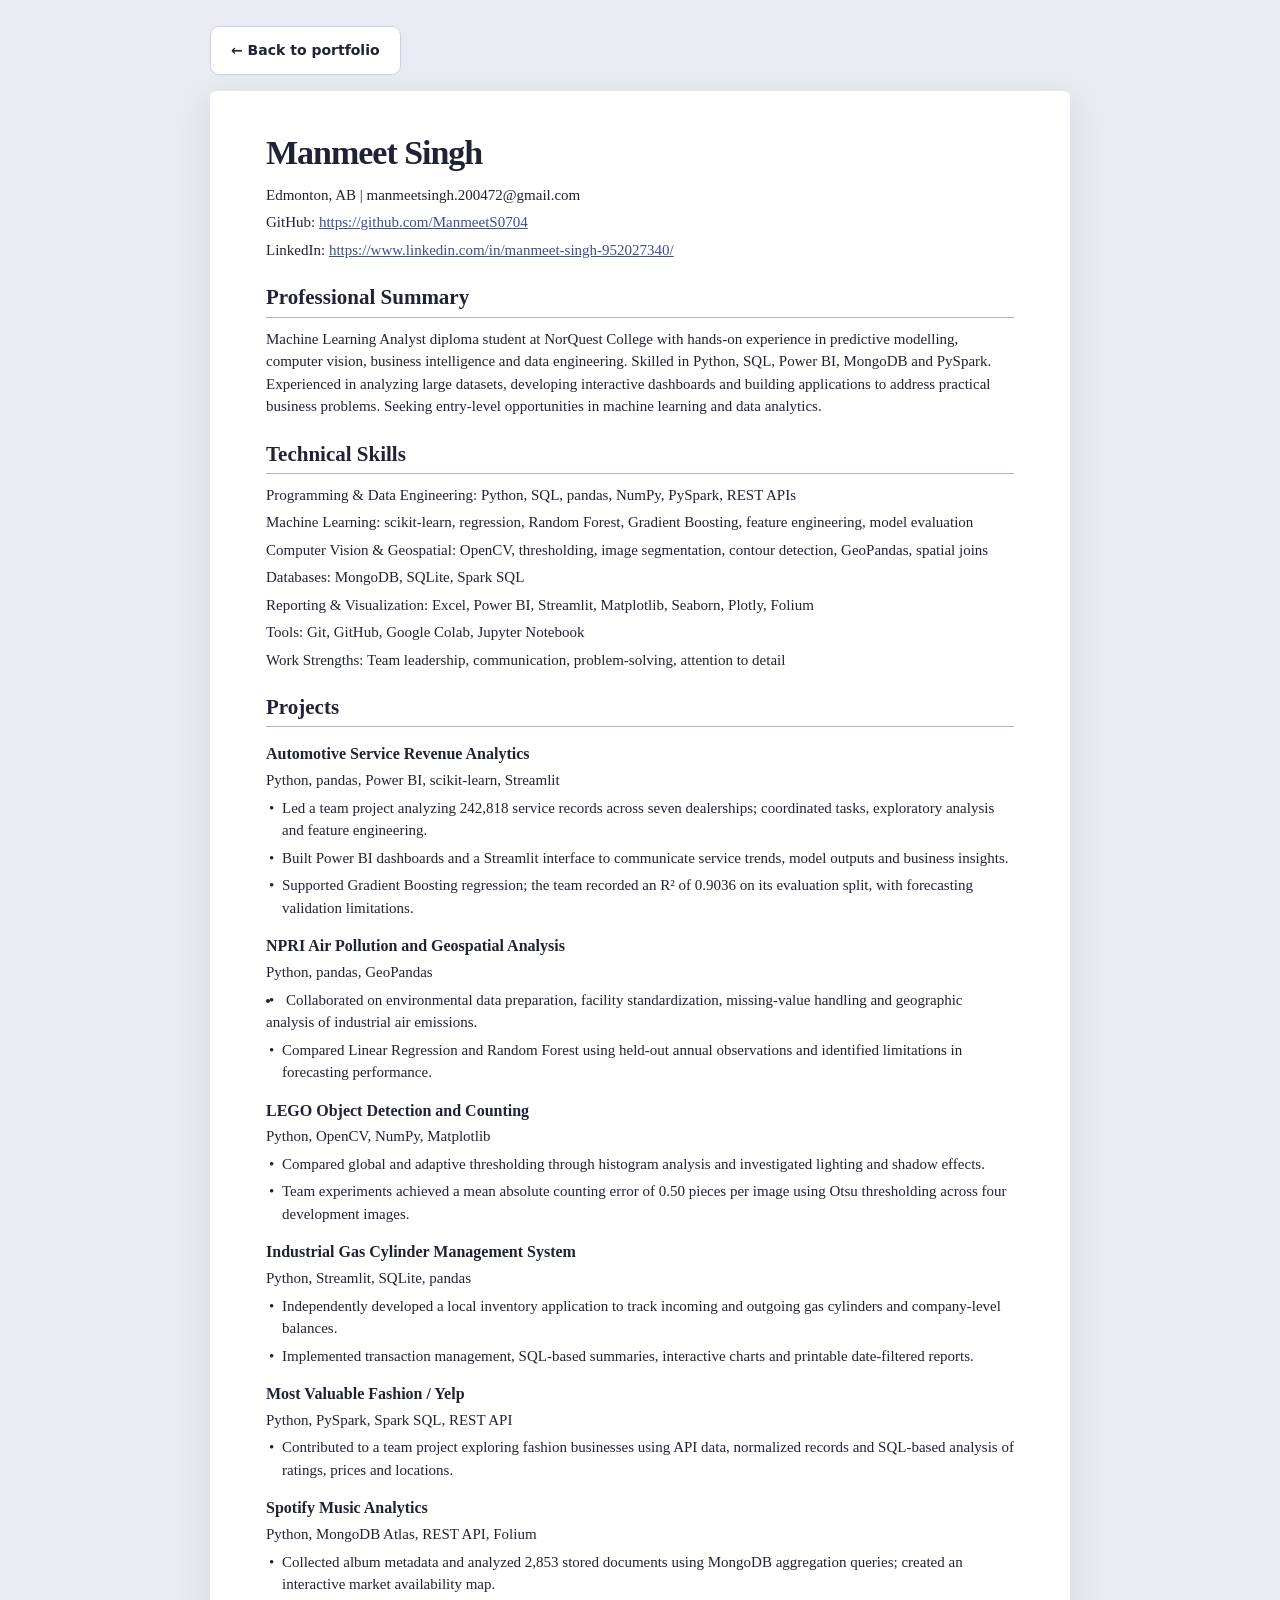
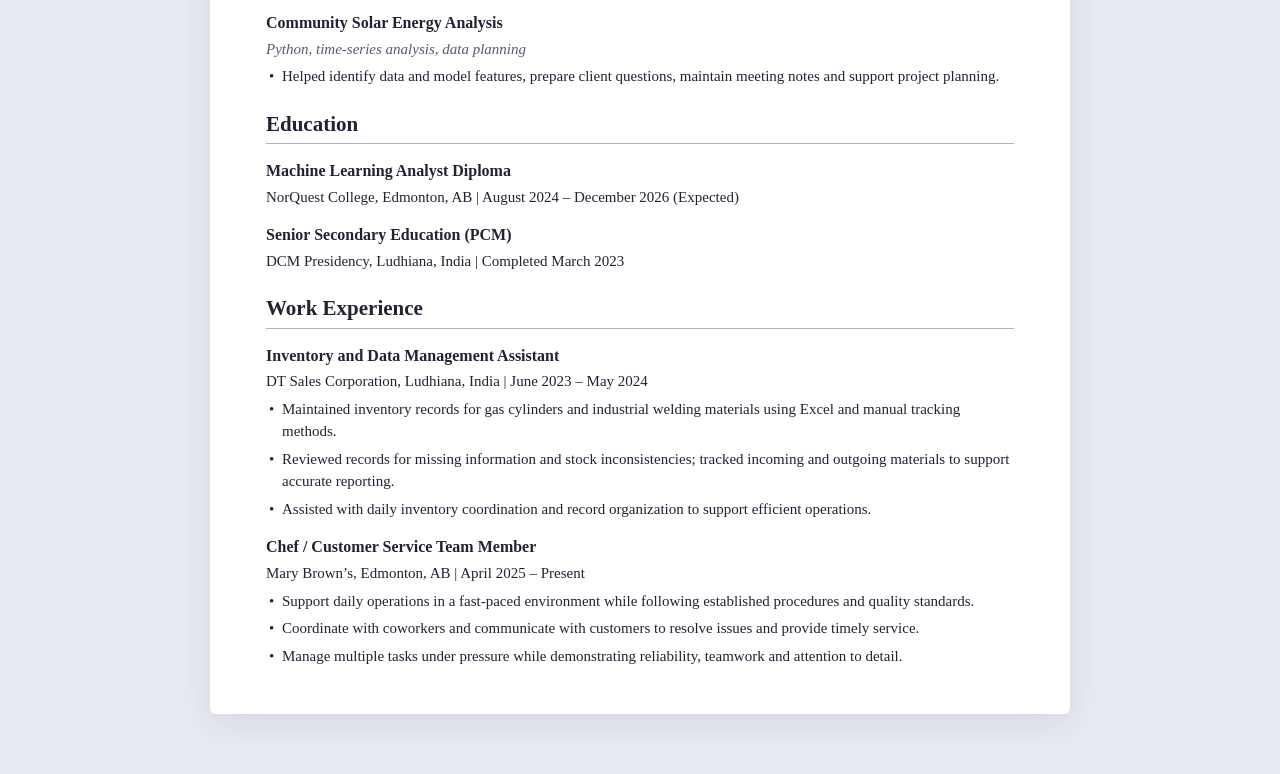
==== resume.html @ 40d3f6df "Add files via upload" ====
<!DOCTYPE html>
<html lang="en"><head><meta charset="utf-8"/><meta content="width=device-width,initial-scale=1" name="viewport"/><title>Manmeet Singh | Resume</title><link href="style.css" rel="stylesheet"/></head><body class="resume-page"><header class="resume-nav wrap"><a class="secondary" href="index.html">← Back to portfolio</a></header><main aria-label="Resume" class="resume-paper"><h1>Manmeet Singh</h1><p>Edmonton, AB | manmeetsingh.200472@gmail.com</p><p class="resume-contact">GitHub: <a href="https://github.com/ManmeetS0704">https://github.com/ManmeetS0704</a></p><p class="resume-contact">LinkedIn: <a href="https://www.linkedin.com/in/manmeet-singh-952027340/">https://www.linkedin.com/in/manmeet-singh-952027340/</a></p><h2>Professional Summary</h2><p>Machine Learning Analyst diploma student at NorQuest College with hands-on experience in predictive modelling, computer vision, business intelligence and data engineering. Skilled in Python, SQL, Power BI, MongoDB and PySpark. Experienced in analyzing large datasets, developing interactive dashboards and building applications to address practical business problems. Seeking entry-level opportunities in machine learning and data analytics.</p><h2>Technical Skills</h2><p>Programming &amp; Data Engineering: Python, SQL, pandas, NumPy, PySpark, REST APIs</p><p>Machine Learning: scikit-learn, regression, Random Forest, Gradient Boosting, feature engineering, model evaluation</p><p>Computer Vision &amp; Geospatial: OpenCV, thresholding, image segmentation, contour detection, GeoPandas, spatial joins</p><p>Databases: MongoDB, SQLite, Spark SQL</p><p>Reporting &amp; Visualization: Excel, Power BI, Streamlit, Matplotlib, Seaborn, Plotly, Folium</p><p>Tools: Git, GitHub, Google Colab, Jupyter Notebook</p><p>Work Strengths: Team leadership, communication, problem-solving, attention to detail</p><h2>Projects</h2><h3>Automotive Service Revenue Analytics</h3><p>Python, pandas, Power BI, scikit-learn, Streamlit</p><p class="resume-bullet">Led a team project analyzing 242,818 service records across seven dealerships; coordinated tasks, exploratory analysis and feature engineering.</p><p class="resume-bullet">Built Power BI dashboards and a Streamlit interface to communicate service trends, model outputs and business insights.</p><p class="resume-bullet">Supported Gradient Boosting regression; the team recorded an R² of 0.9036 on its evaluation split, with forecasting validation limitations.</p><h3>NPRI Air Pollution and Geospatial Analysis</h3><p>Python, pandas, GeoPandas</p><p class="resume-bullet"><li>Collaborated on environmental data preparation, facility standardization, missing-value handling and geographic analysis of industrial air emissions.</li></p><p class="resume-bullet">Compared Linear Regression and Random Forest using held-out annual observations and identified limitations in forecasting performance.</p><h3>LEGO Object Detection and Counting</h3><p>Python, OpenCV, NumPy, Matplotlib</p><p class="resume-bullet">Compared global and adaptive thresholding through histogram analysis and investigated lighting and shadow effects.</p><p class="resume-bullet">Team experiments achieved a mean absolute counting error of 0.50 pieces per image using Otsu thresholding across four development images.</p><h3>Industrial Gas Cylinder Management System</h3><p>Python, Streamlit, SQLite, pandas</p><p class="resume-bullet">Independently developed a local inventory application to track incoming and outgoing gas cylinders and company-level balances.</p><p class="resume-bullet">Implemented transaction management, SQL-based summaries, interactive charts and printable date-filtered reports.</p><h3>Most Valuable Fashion / Yelp</h3><p>Python, PySpark, Spark SQL, REST API</p><p class="resume-bullet">Contributed to a team project exploring fashion businesses using API data, normalized records and SQL-based analysis of ratings, prices and locations.</p><h3>Spotify Music Analytics</h3><p>Python, MongoDB Atlas, REST API, Folium</p><p class="resume-bullet">Collected album metadata and analyzed 2,853 stored documents using MongoDB aggregation queries; created an interactive market availability map.</p><h3>Community Solar Energy Analysis</h3><p class="resume-stack">Python, time-series analysis, data planning</p><p class="resume-bullet">Helped identify data and model features, prepare client questions, maintain meeting notes and support project planning.</p><h2>Education</h2><h3>Machine Learning Analyst Diploma</h3><p>NorQuest College, Edmonton, AB | August 2024 – December 2026 (Expected)</p><h3>Senior Secondary Education (PCM)</h3><p>DCM Presidency, Ludhiana, India | Completed March 2023</p><h2>Work Experience</h2><h3>Inventory and Data Management Assistant</h3><p>DT Sales Corporation, Ludhiana, India | June 2023 – May 2024</p><p class="resume-bullet">Maintained inventory records for gas cylinders and industrial welding materials using Excel and manual tracking methods.</p><p class="resume-bullet">Reviewed records for missing information and stock inconsistencies; tracked incoming and outgoing materials to support accurate reporting.</p><p class="resume-bullet">Assisted with daily inventory coordination and record organization to support efficient operations.</p><h3>Chef / Customer Service Team Member</h3><p>Mary Brown’s, Edmonton, AB | April 2025 – Present</p><p class="resume-bullet">Support daily operations in a fast-paced environment while following established procedures and quality standards.</p><p class="resume-bullet">Coordinate with coworkers and communicate with customers to resolve issues and provide timely service.</p><p class="resume-bullet">Manage multiple tasks under pressure while demonstrating reliability, teamwork and attention to detail.</p></main></body></html>
---- style.css ----
:root{color-scheme:dark;--bg:#0b1020;--panel:#141a2d;--panel2:#1b2239;--fg:#f1f3fc;--muted:#a9b4cf;--line:#303953;--accent:#a6a0ff;--cyan:#65e3d1;--shadow:#0005}*{box-sizing:border-box}html{scroll-behavior:smooth;scroll-padding-top:95px}body{margin:0;background:radial-gradient(ellipse at 78% 12%,#33265a55,transparent 37%),var(--bg);color:var(--fg);font-family:Inter,system-ui,-apple-system,BlinkMacSystemFont,"Segoe UI",sans-serif;line-height:1.65}body.light{color-scheme:light;--bg:#f5f6fc;--panel:#fff;--panel2:#e8eafa;--fg:#20233d;--muted:#515b76;--line:#cbd1e4;--accent:#5542c2;--cyan:#087e70;--shadow:#25204b14;background:var(--bg)}a{color:inherit;text-decoration:none}button{font:inherit;color:inherit;cursor:pointer}button:focus-visible,a:focus-visible,input:focus-visible,select:focus-visible,summary:focus-visible{outline:3px solid var(--cyan);outline-offset:4px}.wrap{width:min(1140px,calc(100% - 48px));margin:auto}.header{position:sticky;top:0;z-index:5;background:var(--bg);border-bottom:1px solid var(--line)}.nav{height:70px;display:flex;align-items:center;gap:25px}.brand{display:flex;align-items:center;gap:10px;font-size:12px;letter-spacing:2px;white-space:nowrap}.brand b{font-weight:800}.mark{display:grid;place-items:center;background:var(--panel2);border:1px solid var(--line);border-radius:9px;width:40px;height:40px;font-size:23px;letter-spacing:-3px;font-weight:900;display:inline-block;text-align:center;line-height:38px}.mark span,h2 span{color:var(--cyan)}nav{display:flex;gap:25px;margin-left:auto;font-size:14px;color:var(--muted)}nav a:hover{color:var(--accent)}.theme,.menu,#close{border:1px solid var(--line);background:var(--panel);border-radius:10px;width:42px;height:42px;font-size:22px}.menu{display:none}.hero{display:grid;grid-template-columns:1.2fr .8fr;gap:55px;align-items:center;min-height:570px;padding:62px 0 50px}.eyebrow{font-size:11px;letter-spacing:2px;font-weight:750;color:var(--cyan);margin:0 0 16px}.dot{display:inline-block;width:8px;height:8px;background:var(--cyan);border-radius:50%;box-shadow:0 0 14px var(--cyan);margin-right:7px}h1,h2,h3,p{margin-top:0}h1{font-size:clamp(58px,7.2vw,105px);line-height:.99;letter-spacing:-.07em;margin-bottom:27px}h1 em{font-style:normal;background:linear-gradient(100deg,var(--accent),var(--cyan));-webkit-background-clip:text;background-clip:text;color:transparent}.intro{font-size:19px;color:var(--muted);max-width:570px}.intro strong{color:var(--fg)}.actions{display:flex;gap:12px;flex-wrap:wrap;margin-top:26px}.primary,.secondary{display:inline-flex;align-items:center;justify-content:center;gap:16px;padding:12px 20px;border-radius:9px;font-size:14px;font-weight:700}.primary{background:#a6a0ff;color:#15142d}.primary:hover{background:#c5c0ff}.secondary{border:1px solid var(--line);background:var(--panel)}.secondary:hover{border-color:var(--accent)}.hero-meta{display:flex;gap:20px;margin-top:34px;font-size:10px;letter-spacing:1.5px;color:var(--muted)}.hero-art{position:relative;display:grid;place-items:center;min-height:440px}.portrait{position:relative;width:76%;max-width:340px;border-radius:24px;overflow:hidden;border:1px solid #b7aaff70;box-shadow:0 28px 70px var(--shadow);transform:rotate(3deg)}.portrait img{width:100%;display:block;aspect-ratio: .79;object-fit:cover}.portrait-label{position:absolute;bottom:0;left:0;right:0;padding:30px 20px 16px;background:linear-gradient(transparent,#080b18ee);color:white;font-size:16px;font-weight:800;letter-spacing:2px}.portrait-label small{display:block;font-size:10px;font-weight:500;color:#c6cce3}.orbit{position:absolute;width:96%;aspect-ratio:1;border-radius:50%;border:1px dashed var(--line);box-shadow:0 0 70px #7168ff22 inset}.float{position:absolute;padding:10px 14px;border-radius:8px;border:1px solid var(--line);background:var(--panel);font-size:10px;font-weight:700;letter-spacing:1px;box-shadow:0 8px 25px var(--shadow)}.float.a{top:12%;left:0}.float.b{bottom:9%;right:0}.float b{color:var(--cyan)}.stats{display:grid;grid-template-columns:repeat(4,1fr);border:1px solid var(--line);border-radius:16px;background:var(--panel);overflow:hidden}.stats div{padding:23px 26px;border-right:1px solid var(--line)}.stats div:last-child{border:0}.stats strong{display:block;font-size:34px;line-height:1.2;letter-spacing:-1.5px;color:var(--accent)}.stats span{font-size:12px;color:var(--muted)}.section{padding-top:88px;padding-bottom:12px}.section-head{display:flex;justify-content:space-between;gap:35px;align-items:end;margin-bottom:28px}.section-head>p{max-width:370px;color:var(--muted);margin-bottom:5px;font-size:14px}.section-head h2,.contact h2{font-size:clamp(32px,4.1vw,55px);line-height:1.1;letter-spacing:-.045em;margin:0}.filters{display:flex;flex-wrap:wrap;gap:9px;margin-bottom:22px}.filters button{padding:8px 15px;border:1px solid var(--line);border-radius:30px;background:transparent;color:var(--muted);font-size:13px}.filters button.active{background:var(--accent);border-color:var(--accent);color:var(--bg);font-weight:750}.project-grid{display:grid;grid-template-columns:repeat(3,minmax(0,1fr));gap:18px}.project{display:flex;flex-direction:column;background:var(--panel);border:1px solid var(--line);border-radius:16px;overflow:hidden;transition:transform .2s,border .2s}.project:hover{transform:translateY(-4px);border-color:var(--accent)}.project-visual{height:150px;position:relative;overflow:hidden;background:linear-gradient(130deg,#1a2544,#282347);color:#d4d4ff;padding:18px;display:flex;align-items:flex-end;justify-content:space-between}.project-visual svg{position:absolute;inset:0;width:100%;height:100%;opacity:.6}.project-visual strong{position:relative;font-size:32px;line-height:1;letter-spacing:-1px}.project-visual small{position:relative;font-size:10px;letter-spacing:1px;text-align:right}.project-content{padding:20px;display:flex;flex-direction:column;flex:1}.project-content h3{font-size:20px;line-height:1.25;margin:9px 0}.project-content p{font-size:14px;color:var(--muted);margin:0 0 15px}.project-type{color:var(--cyan);font-size:10px;letter-spacing:1.4px;text-transform:uppercase;font-weight:700}.tags{display:flex;gap:6px;flex-wrap:wrap;margin:0 0 17px}.tags span{font-size:11px;padding:3px 8px;background:var(--panel2);border-radius:5px;color:var(--muted)}.open-project{margin-top:auto;display:flex;justify-content:space-between;border:0;border-top:1px solid var(--line);padding:13px 0 0;background:transparent;color:var(--accent);font-weight:750;font-size:13px;text-align:left}.story,.skill-grid{display:grid;grid-template-columns:repeat(3,minmax(0,1fr));gap:18px}.panel{background:var(--panel);border:1px solid var(--line);border-radius:15px;padding:25px}.panel h3{font-size:21px;line-height:1.3;margin:10px 0}.panel p{color:var(--muted);font-size:14px;margin-bottom:0}.number{color:var(--accent);font-size:32px;font-weight:800;letter-spacing:-2px}.reflection{margin-top:18px;display:grid;grid-template-columns:1fr 1.4fr;gap:24px;align-items:center}.reflection .eyebrow,.goals .eyebrow,.contact .eyebrow{color:var(--cyan)}.skill-grid .panel{padding:20px}.skill-grid .tags{margin:12px 0 0}.timeline{border-left:1px solid var(--line);margin-left:8px}.timeline article{position:relative;display:grid;grid-template-columns:235px 1fr;gap:22px;padding:0 0 29px 28px}.timeline article:before{content:"";position:absolute;left:-5px;top:10px;width:9px;height:9px;border-radius:50%;background:var(--cyan)}.timeline time{font-size:11px;color:var(--accent);letter-spacing:1px;font-weight:700;padding-top:6px}.timeline h3{margin:0;font-size:21px}.timeline p{font-size:14px;color:var(--muted);margin:4px 0}.timeline .sub{color:var(--cyan)}.goals{margin-top:10px}.contact{text-align:center;padding:48px 24px;background:radial-gradient(ellipse at top,#6860d829,transparent 75%),var(--panel)}.contact p:not(.eyebrow){max-width:580px;margin:20px auto}.contact .actions{justify-content:center}.footer{display:flex;align-items:start;justify-content:space-between;gap:25px;padding:45px 0;color:var(--muted);font-size:12px}.footer p{margin:5px 0}.footer details{max-width:430px}.footer summary{cursor:pointer;color:var(--accent)}.footer>a{white-space:nowrap}dialog{width:min(850px,calc(100% - 24px));max-height:90dvh;background:var(--panel);color:var(--fg);border:1px solid var(--line);border-radius:20px;padding:28px;box-shadow:0 35px 100px #0009;overflow:auto}dialog::backdrop{background:#040714c9;backdrop-filter:blur(5px)}.dialog-head{display:flex;justify-content:space-between;align-items:center}.dialog-head .eyebrow{margin:0}#detail h2{font-size:36px;line-height:1.1;letter-spacing:-1.5px;margin:18px 0}#detail h3{font-size:19px;margin:25px 0 8px}#detail p{color:var(--muted);font-size:15px}.metrics{display:grid;grid-template-columns:repeat(auto-fit,minmax(125px,1fr));gap:10px;margin:22px 0}.metric{padding:15px;background:var(--panel2);border-radius:9px}.metric strong{display:block;color:var(--accent);font-size:25px;line-height:1.2}.metric span{font-size:12px;color:var(--muted)}.chart{padding:20px;border:1px solid var(--line);border-radius:12px;margin:20px 0}.chart h3{margin:0 0 12px!important}.bar-row{display:grid;grid-template-columns:minmax(90px,145px) 1fr 62px;align-items:center;gap:12px;margin:11px 0;font-size:13px}.bar-track{height:15px;border-radius:4px;background:var(--panel2);overflow:hidden}.bar-fill{height:100%;background:linear-gradient(90deg,#7969ec,#55d1ce);border-radius:4px}.chart small{color:var(--muted);display:block;margin-top:15px}.chart select{padding:7px;border:1px solid var(--line);background:var(--panel2);color:var(--fg);border-radius:7px;max-width:100%}.demo-controls{display:grid;gap:12px}.demo-controls label{display:flex;align-items:center;gap:10px}.demo-controls input{flex:1;min-width:70px;accent-color:var(--accent)}.demo-value{font-size:28px;color:var(--cyan);font-weight:800}.sr,.skip:not(:focus){position:absolute;width:1px;height:1px;overflow:hidden;clip-path:inset(50%)}.skip:focus{position:fixed;top:10px;left:10px;z-index:20;background:var(--panel);padding:10px}body.modal-open{overflow:hidden}@media(max-width:850px){.hero{gap:10px;min-height:0}.hero-art{min-height:350px}.project-grid,.story,.skill-grid{grid-template-columns:repeat(2,minmax(0,1fr))}.nav{gap:12px}nav{gap:13px}.brand{letter-spacing:.5px}.stats div{padding:17px}.stats strong{font-size:29px}}@media(max-width:620px){.wrap{width:calc(100% - 32px)}.nav{height:62px}.menu{display:block;margin-left:auto}.nav nav{display:none;position:absolute;top:62px;left:0;right:0;background:var(--panel);padding:20px;flex-direction:column;border-bottom:1px solid var(--line)}.nav nav.show{display:flex}.hero{grid-template-columns:1fr;padding:43px 0 24px}.hero-art{min-height:330px}.portrait{max-width:235px}.orbit{max-width:310px}.hero-meta{gap:12px}.stats{grid-template-columns:repeat(2,1fr)}.stats div{border-bottom:1px solid var(--line)}.stats div:nth-child(2){border-right:0}.stats div:nth-child(3){border-bottom:0}.section{padding-top:60px}.section-head{display:block}.section-head>p{margin:12px 0 0}.project-grid,.story,.skill-grid{grid-template-columns:1fr}.reflection{grid-template-columns:1fr}.timeline article{grid-template-columns:1fr;gap:5px}.footer{flex-direction:column}.bar-row{grid-template-columns:90px 1fr 45px;gap:7px}dialog{padding:18px}#detail h2{font-size:28px}.intro{font-size:17px}}@media(prefers-reduced-motion:reduce){*,*::before,*::after{scroll-behavior:auto!important;transition:none!important;animation:none!important}}

/* Revised project-first layout and clean portrait */
.hero{min-height:500px;padding:52px 0 30px}.hero-art{min-height:390px}.portrait{transform:none;width:88%;max-width:350px;box-shadow:0 20px 65px var(--shadow)}.portrait img{aspect-ratio:.82;object-fit:cover;object-position:center 43%}.hero .eyebrow{margin-bottom:18px}#work{padding-top:54px}.project-grid{display:block}.featured-grid,.additional-grid{display:grid;grid-template-columns:repeat(2,minmax(0,1fr));gap:22px}.featured-project .project-content{padding:22px 24px 12px;flex:0}.featured-project .project-content h3{font-size:25px;letter-spacing:-.025em}.feature-image{margin:0 22px;display:grid;place-items:center;background:#fff;border-radius:10px;overflow:hidden;height:236px;border:1px solid #e1e5ef}.feature-image img{display:block;max-width:100%;max-height:100%;object-fit:contain;padding:8px}.cover-caption{display:block;font-size:11px;color:var(--muted);padding:8px 24px 0}.featured-project .project-result{padding-top:14px;padding-bottom:20px;flex:1}.finding-label{font-size:10px;letter-spacing:1.6px;color:var(--cyan);font-weight:750;display:block;margin-bottom:6px}.project-result p{font-size:14px;line-height:1.65;color:var(--fg)}.feature-chart{height:236px;background:var(--panel2);border:1px solid var(--line);border-radius:10px;margin:0 22px;padding:22px;display:flex;flex-direction:column;justify-content:center}.mini-title{font-size:14px;font-weight:750;color:var(--fg);margin-bottom:20px}.mini-bars{display:grid;gap:15px}.mini-bars>div{display:grid;grid-template-columns:64px minmax(0,1fr) 43px;gap:10px;align-items:center;font-size:12px}.mini-bars i{height:14px;background:linear-gradient(90deg,#776bdf,#3fc8b1);display:block;border-radius:4px}.mini-bars b{font-weight:650;font-variant-numeric:tabular-nums;text-align:right}.subsection-heading{margin:42px 0 14px}.subsection-heading .eyebrow{margin-bottom:7px}.subsection-heading h3{font-size:25px;letter-spacing:-.03em;line-height:1.2;margin:0}.bow-spotlight{display:grid;grid-template-columns:1fr 1fr;align-items:center;gap:10px;padding:6px 0}.bow-spotlight .project-content{padding:24px}.bow-spotlight .project-content h3{font-size:23px}.bow-chart{padding:16px 4px 16px 0}.bow-chart .feature-image{height:225px}.compact-project .project-content{padding:22px}.compact-project .compact-finding{color:var(--fg)}.original-figure{margin:20px 0 25px;padding:12px;border:1px solid var(--line);border-radius:12px;background:var(--panel2)}.original-figure img{display:block;width:100%;max-height:680px;object-fit:contain;background:#fff;border-radius:6px}.original-figure figcaption{padding:9px 2px 0;font-size:12px;color:var(--muted)}.original-figure figcaption a{display:inline-block;color:var(--accent);margin-left:5px;text-decoration:underline}.saved-output pre{font:13px/1.6 ui-monospace,SFMono-Regular,Consolas,monospace;white-space:pre-wrap;overflow-wrap:anywhere;color:var(--fg);background:var(--bg);border-radius:7px;padding:14px}.source-note{font-size:12px!important;border-top:1px solid var(--line);padding-top:12px;margin-top:25px}.resume-page{background:#e9ebf2;color:#202334;color-scheme:light;min-height:100vh;padding:26px 0 60px}.resume-nav{width:min(860px,calc(100% - 32px));margin:0 auto 16px}.resume-nav .secondary{background:#fff;border-color:#cbd1e4;color:#202334}.resume-paper{background:#fff;width:min(860px,calc(100% - 32px));margin:auto;padding:42px 56px;box-shadow:0 10px 35px #1c24421a;border-radius:6px;line-height:1.5;font:15px/1.5 Georgia,'Times New Roman',serif;color:#202334}.resume-paper h1{font:700 34px/1.2 Georgia,serif;letter-spacing:-.03em;margin:0 0 10px}.resume-paper h2{font:700 21px/1.2 Georgia,serif;border-bottom:1px solid #abb4c8;padding:0 0 6px;margin:24px 0 10px}.resume-paper h3{font:700 16px/1.3 Georgia,serif;margin:17px 0 4px}.resume-paper p{margin:0 0 5px;overflow-wrap:anywhere}.resume-paper a{color:#3c4f91;text-decoration:underline}.resume-bullet{padding-left:16px;position:relative}.resume-bullet:before{content:'•';position:absolute;left:3px}.resume-stack{color:#555c70;font-style:italic}
@media(max-width:850px){.hero{min-height:0}.hero-art{min-height:335px}.feature-image,.feature-chart{height:205px}.featured-project .project-content h3{font-size:22px}.bow-spotlight{grid-template-columns:1fr}.bow-chart{padding:0 4px 16px}.bow-chart .feature-image{height:260px}}
@media(max-width:620px){.hero{padding:40px 0 14px}.hero-art{min-height:285px;margin-top:10px}.portrait{max-width:230px}.featured-grid,.additional-grid{grid-template-columns:1fr;gap:16px}.feature-image,.feature-chart{height:210px;margin:0 16px}.featured-project .project-content{padding:18px 18px 10px}.featured-project .project-result{padding-bottom:18px}.cover-caption{padding-left:18px}.bow-chart .feature-image{height:205px}.resume-paper{padding:24px 20px;font-size:14px}.resume-paper h1{font-size:28px}.original-figure{padding:7px}}
@media print{.resume-nav{display:none}.resume-page{background:white;padding:0}.resume-paper{width:100%;padding:0;box-shadow:none}}

.feature-image{display:flex;align-items:center;justify-content:center}.feature-image img{width:100%;height:100%;max-width:100%;max-height:100%;object-fit:contain}.dialog-head{position:sticky;top:-28px;z-index:2;background:var(--panel);padding:6px 0 10px;border-bottom:1px solid var(--line)}@media(max-width:620px){.dialog-head{top:-18px}}

/* Featured project cover artwork — separate from case-study evidence. */
.featured-project .theme-cover{margin:0; height:auto; aspect-ratio:2/1; border:0; border-radius:16px 16px 0 0; background:#162439; overflow:hidden; display:block;}
.featured-project .theme-cover img{display:block;width:100%;height:100%;max-width:none;max-height:none;object-fit:cover;padding:0;transition:transform .35s ease;}
.featured-project:hover .theme-cover img{transform:scale(1.035)}
.featured-project .project-result{padding:22px 24px 24px;display:flex;flex-direction:column;flex:1;gap:10px;}
.featured-project .project-result .tags{margin-top:auto;}
.featured-project .project-result h3{margin:0;}
@media(prefers-reduced-motion:reduce){.featured-project .theme-cover img{transition:none}.featured-project:hover .theme-cover img{transform:none}}
@media(max-width:620px){.featured-project .project-result{padding:18px;}}

.case-page{padding-top:48px;padding-bottom:70px;max-width:1150px}.case-page #detail-body{padding:32px 0}.case-page h1{font-size:clamp(2rem,5vw,3.7rem);line-height:1.12;letter-spacing:-.035em;margin:12px 0 20px}.case-page h3{font-size:1.35rem;margin:32px 0 10px}.case-page p{color:var(--muted);line-height:1.75}.case-intro{font-size:1.15rem}.case-gallery{display:grid;grid-template-columns:repeat(2,minmax(0,1fr));gap:20px;margin:25px 0}.case-gallery figure{margin:0}.case-gallery img{width:100%;height:auto;object-fit:contain}.app-callout{margin:24px 0}.app-callout h3{margin-top:0}.open-project{text-decoration:none}.case-page .chart{margin:24px 0}.case-page .metrics{margin:24px 0}@media(max-width:720px){.case-gallery{grid-template-columns:1fr}.case-page{padding-top:25px}}
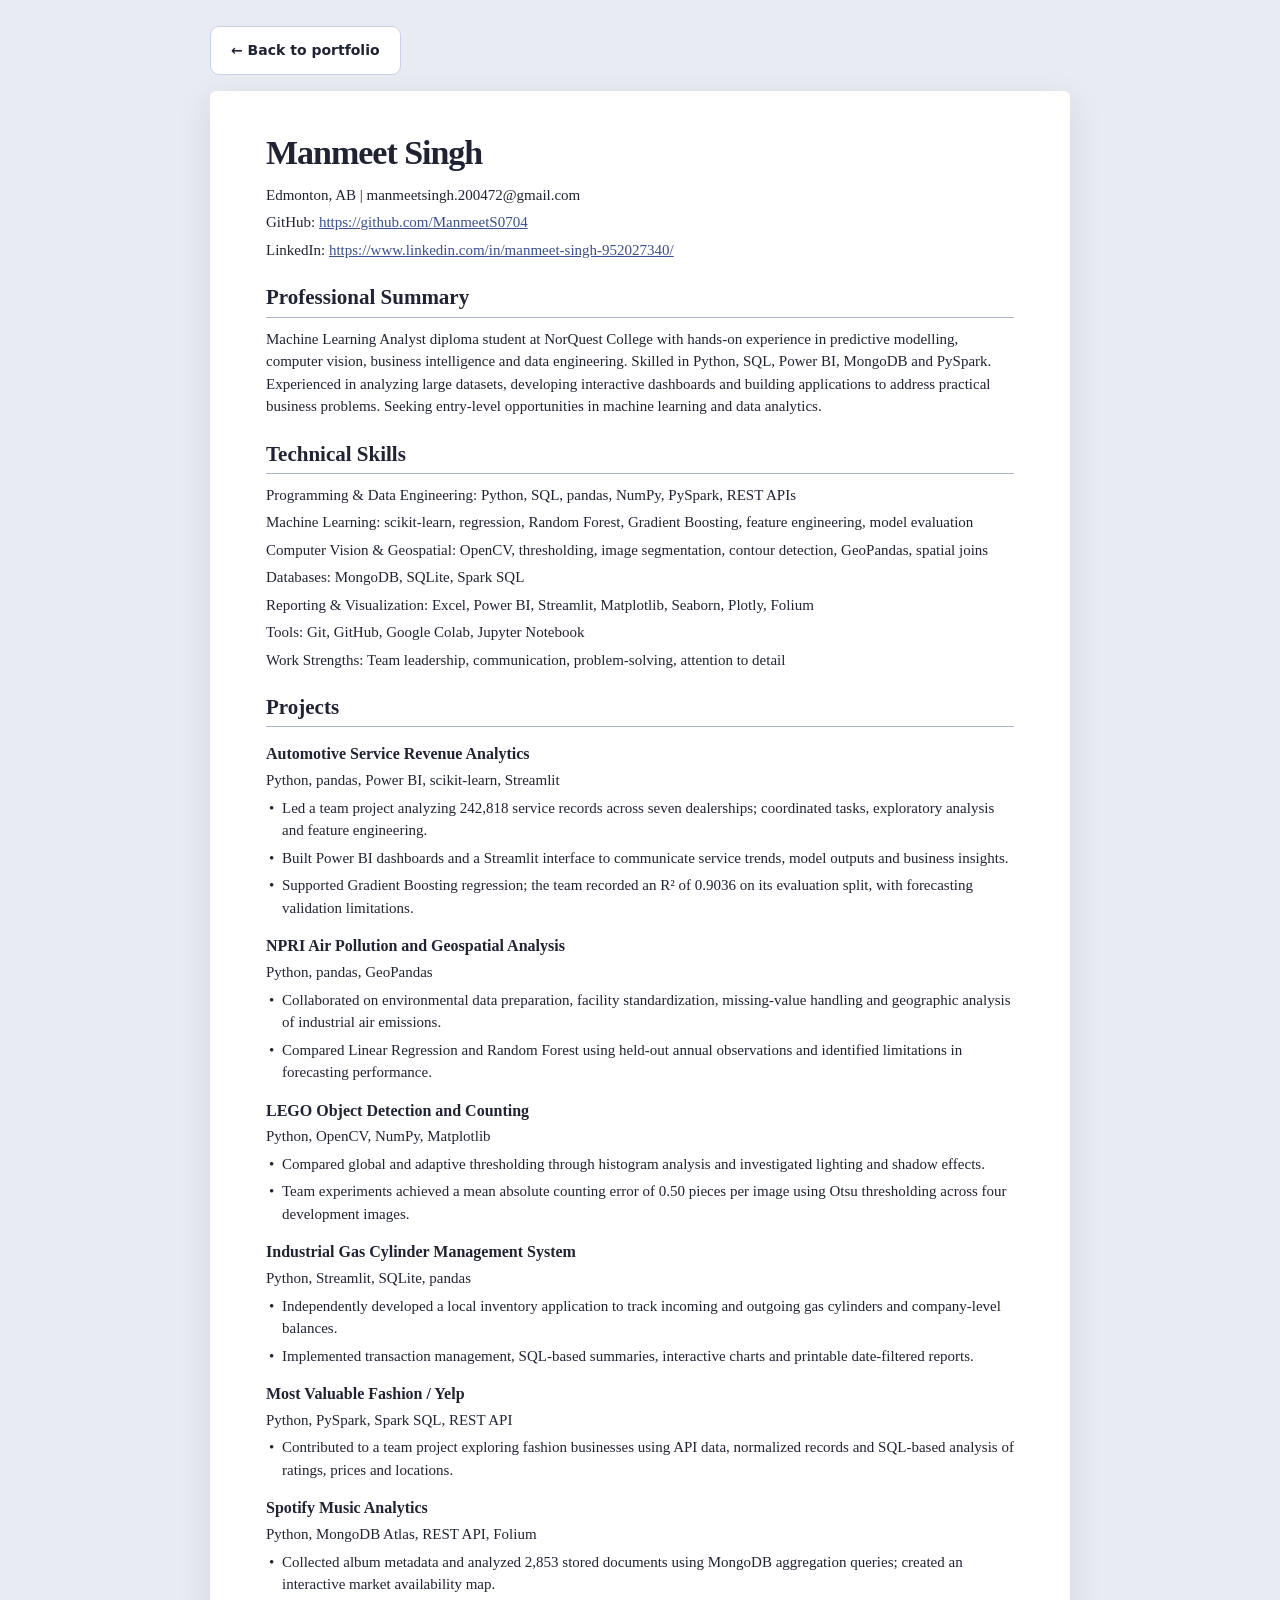
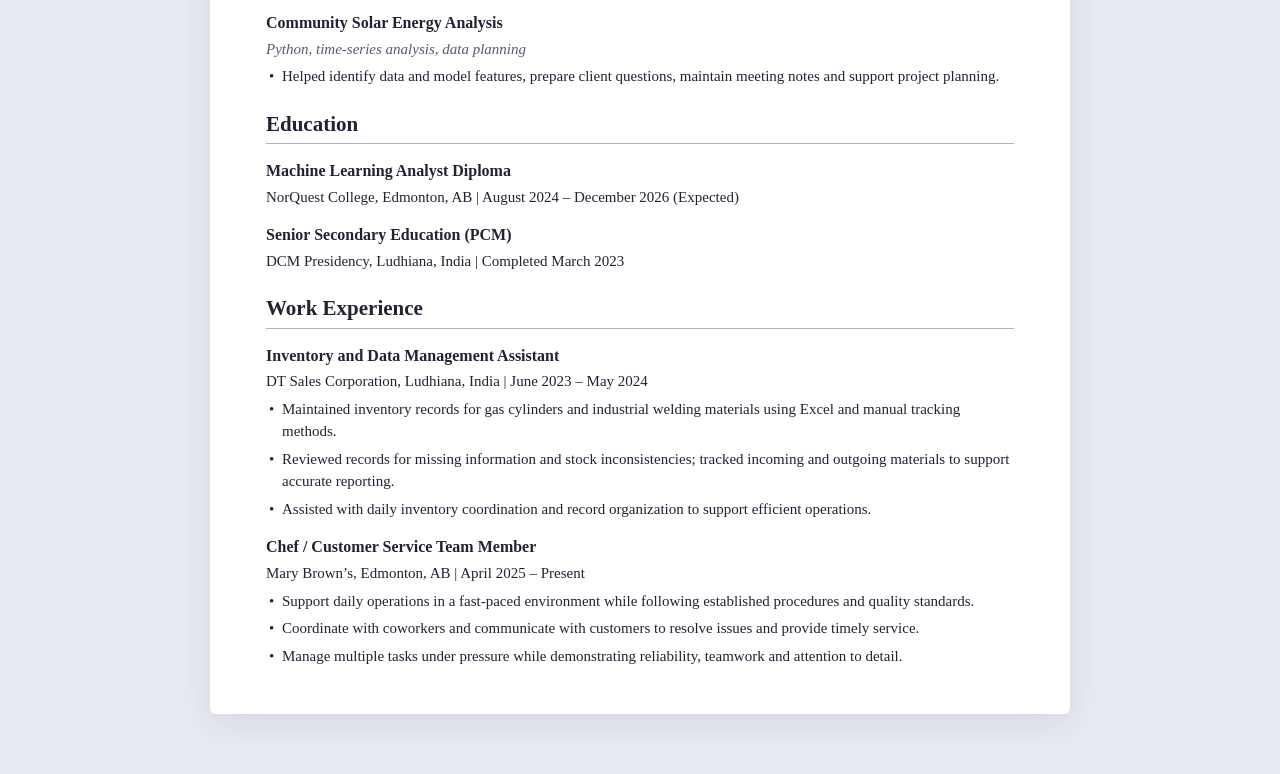
==== commit 71c4e530: "Fix resume formatting and NPRI description" ====
--- a/resume.html
+++ b/resume.html
@@ -1,2 +1,2 @@
 <!DOCTYPE html>
-<html lang="en"><head><meta charset="utf-8"/><meta content="width=device-width,initial-scale=1" name="viewport"/><title>Manmeet Singh | Resume</title><link href="style.css" rel="stylesheet"/></head><body class="resume-page"><header class="resume-nav wrap"><a class="secondary" href="index.html">← Back to portfolio</a></header><main aria-label="Resume" class="resume-paper"><h1>Manmeet Singh</h1><p>Edmonton, AB | manmeetsingh.200472@gmail.com</p><p class="resume-contact">GitHub: <a href="https://github.com/ManmeetS0704">https://github.com/ManmeetS0704</a></p><p class="resume-contact">LinkedIn: <a href="https://www.linkedin.com/in/manmeet-singh-952027340/">https://www.linkedin.com/in/manmeet-singh-952027340/</a></p><h2>Professional Summary</h2><p>Machine Learning Analyst diploma student at NorQuest College with hands-on experience in predictive modelling, computer vision, business intelligence and data engineering. Skilled in Python, SQL, Power BI, MongoDB and PySpark. Experienced in analyzing large datasets, developing interactive dashboards and building applications to address practical business problems. Seeking entry-level opportunities in machine learning and data analytics.</p><h2>Technical Skills</h2><p>Programming &amp; Data Engineering: Python, SQL, pandas, NumPy, PySpark, REST APIs</p><p>Machine Learning: scikit-learn, regression, Random Forest, Gradient Boosting, feature engineering, model evaluation</p><p>Computer Vision &amp; Geospatial: OpenCV, thresholding, image segmentation, contour detection, GeoPandas, spatial joins</p><p>Databases: MongoDB, SQLite, Spark SQL</p><p>Reporting &amp; Visualization: Excel, Power BI, Streamlit, Matplotlib, Seaborn, Plotly, Folium</p><p>Tools: Git, GitHub, Google Colab, Jupyter Notebook</p><p>Work Strengths: Team leadership, communication, problem-solving, attention to detail</p><h2>Projects</h2><h3>Automotive Service Revenue Analytics</h3><p>Python, pandas, Power BI, scikit-learn, Streamlit</p><p class="resume-bullet">Led a team project analyzing 242,818 service records across seven dealerships; coordinated tasks, exploratory analysis and feature engineering.</p><p class="resume-bullet">Built Power BI dashboards and a Streamlit interface to communicate service trends, model outputs and business insights.</p><p class="resume-bullet">Supported Gradient Boosting regression; the team recorded an R² of 0.9036 on its evaluation split, with forecasting validation limitations.</p><h3>NPRI Air Pollution and Geospatial Analysis</h3><p>Python, pandas, GeoPandas</p><p class="resume-bullet"><li>Collaborated on environmental data preparation, facility standardization, missing-value handling and geographic analysis of industrial air emissions.</li></p><p class="resume-bullet">Compared Linear Regression and Random Forest using held-out annual observations and identified limitations in forecasting performance.</p><h3>LEGO Object Detection and Counting</h3><p>Python, OpenCV, NumPy, Matplotlib</p><p class="resume-bullet">Compared global and adaptive thresholding through histogram analysis and investigated lighting and shadow effects.</p><p class="resume-bullet">Team experiments achieved a mean absolute counting error of 0.50 pieces per image using Otsu thresholding across four development images.</p><h3>Industrial Gas Cylinder Management System</h3><p>Python, Streamlit, SQLite, pandas</p><p class="resume-bullet">Independently developed a local inventory application to track incoming and outgoing gas cylinders and company-level balances.</p><p class="resume-bullet">Implemented transaction management, SQL-based summaries, interactive charts and printable date-filtered reports.</p><h3>Most Valuable Fashion / Yelp</h3><p>Python, PySpark, Spark SQL, REST API</p><p class="resume-bullet">Contributed to a team project exploring fashion businesses using API data, normalized records and SQL-based analysis of ratings, prices and locations.</p><h3>Spotify Music Analytics</h3><p>Python, MongoDB Atlas, REST API, Folium</p><p class="resume-bullet">Collected album metadata and analyzed 2,853 stored documents using MongoDB aggregation queries; created an interactive market availability map.</p><h3>Community Solar Energy Analysis</h3><p class="resume-stack">Python, time-series analysis, data planning</p><p class="resume-bullet">Helped identify data and model features, prepare client questions, maintain meeting notes and support project planning.</p><h2>Education</h2><h3>Machine Learning Analyst Diploma</h3><p>NorQuest College, Edmonton, AB | August 2024 – December 2026 (Expected)</p><h3>Senior Secondary Education (PCM)</h3><p>DCM Presidency, Ludhiana, India | Completed March 2023</p><h2>Work Experience</h2><h3>Inventory and Data Management Assistant</h3><p>DT Sales Corporation, Ludhiana, India | June 2023 – May 2024</p><p class="resume-bullet">Maintained inventory records for gas cylinders and industrial welding materials using Excel and manual tracking methods.</p><p class="resume-bullet">Reviewed records for missing information and stock inconsistencies; tracked incoming and outgoing materials to support accurate reporting.</p><p class="resume-bullet">Assisted with daily inventory coordination and record organization to support efficient operations.</p><h3>Chef / Customer Service Team Member</h3><p>Mary Brown’s, Edmonton, AB | April 2025 – Present</p><p class="resume-bullet">Support daily operations in a fast-paced environment while following established procedures and quality standards.</p><p class="resume-bullet">Coordinate with coworkers and communicate with customers to resolve issues and provide timely service.</p><p class="resume-bullet">Manage multiple tasks under pressure while demonstrating reliability, teamwork and attention to detail.</p></main></body></html>+<html lang="en"><head><meta charset="utf-8"/><meta content="width=device-width,initial-scale=1" name="viewport"/><title>Manmeet Singh | Resume</title><link href="style.css" rel="stylesheet"/></head><body class="resume-page"><header class="resume-nav wrap"><a class="secondary" href="index.html">← Back to portfolio</a></header><main aria-label="Resume" class="resume-paper"><h1>Manmeet Singh</h1><p>Edmonton, AB | manmeetsingh.200472@gmail.com</p><p class="resume-contact">GitHub: <a href="https://github.com/ManmeetS0704">https://github.com/ManmeetS0704</a></p><p class="resume-contact">LinkedIn: <a href="https://www.linkedin.com/in/manmeet-singh-952027340/">https://www.linkedin.com/in/manmeet-singh-952027340/</a></p><h2>Professional Summary</h2><p>Machine Learning Analyst diploma student at NorQuest College with hands-on experience in predictive modelling, computer vision, business intelligence and data engineering. Skilled in Python, SQL, Power BI, MongoDB and PySpark. Experienced in analyzing large datasets, developing interactive dashboards and building applications to address practical business problems. Seeking entry-level opportunities in machine learning and data analytics.</p><h2>Technical Skills</h2><p>Programming &amp; Data Engineering: Python, SQL, pandas, NumPy, PySpark, REST APIs</p><p>Machine Learning: scikit-learn, regression, Random Forest, Gradient Boosting, feature engineering, model evaluation</p><p>Computer Vision &amp; Geospatial: OpenCV, thresholding, image segmentation, contour detection, GeoPandas, spatial joins</p><p>Databases: MongoDB, SQLite, Spark SQL</p><p>Reporting &amp; Visualization: Excel, Power BI, Streamlit, Matplotlib, Seaborn, Plotly, Folium</p><p>Tools: Git, GitHub, Google Colab, Jupyter Notebook</p><p>Work Strengths: Team leadership, communication, problem-solving, attention to detail</p><h2>Projects</h2><h3>Automotive Service Revenue Analytics</h3><p>Python, pandas, Power BI, scikit-learn, Streamlit</p><p class="resume-bullet">Led a team project analyzing 242,818 service records across seven dealerships; coordinated tasks, exploratory analysis and feature engineering.</p><p class="resume-bullet">Built Power BI dashboards and a Streamlit interface to communicate service trends, model outputs and business insights.</p><p class="resume-bullet">Supported Gradient Boosting regression; the team recorded an R² of 0.9036 on its evaluation split, with forecasting validation limitations.</p><h3>NPRI Air Pollution and Geospatial Analysis</h3><p>Python, pandas, GeoPandas</p><p class="resume-bullet">Collaborated on environmental data preparation, facility standardization, missing-value handling and geographic analysis of industrial air emissions.</li></p><p class="resume-bullet">Compared Linear Regression and Random Forest using held-out annual observations and identified limitations in forecasting performance.</p><h3>LEGO Object Detection and Counting</h3><p>Python, OpenCV, NumPy, Matplotlib</p><p class="resume-bullet">Compared global and adaptive thresholding through histogram analysis and investigated lighting and shadow effects.</p><p class="resume-bullet">Team experiments achieved a mean absolute counting error of 0.50 pieces per image using Otsu thresholding across four development images.</p><h3>Industrial Gas Cylinder Management System</h3><p>Python, Streamlit, SQLite, pandas</p><p class="resume-bullet">Independently developed a local inventory application to track incoming and outgoing gas cylinders and company-level balances.</p><p class="resume-bullet">Implemented transaction management, SQL-based summaries, interactive charts and printable date-filtered reports.</p><h3>Most Valuable Fashion / Yelp</h3><p>Python, PySpark, Spark SQL, REST API</p><p class="resume-bullet">Contributed to a team project exploring fashion businesses using API data, normalized records and SQL-based analysis of ratings, prices and locations.</p><h3>Spotify Music Analytics</h3><p>Python, MongoDB Atlas, REST API, Folium</p><p class="resume-bullet">Collected album metadata and analyzed 2,853 stored documents using MongoDB aggregation queries; created an interactive market availability map.</p><h3>Community Solar Energy Analysis</h3><p class="resume-stack">Python, time-series analysis, data planning</p><p class="resume-bullet">Helped identify data and model features, prepare client questions, maintain meeting notes and support project planning.</p><h2>Education</h2><h3>Machine Learning Analyst Diploma</h3><p>NorQuest College, Edmonton, AB | August 2024 – December 2026 (Expected)</p><h3>Senior Secondary Education (PCM)</h3><p>DCM Presidency, Ludhiana, India | Completed March 2023</p><h2>Work Experience</h2><h3>Inventory and Data Management Assistant</h3><p>DT Sales Corporation, Ludhiana, India | June 2023 – May 2024</p><p class="resume-bullet">Maintained inventory records for gas cylinders and industrial welding materials using Excel and manual tracking methods.</p><p class="resume-bullet">Reviewed records for missing information and stock inconsistencies; tracked incoming and outgoing materials to support accurate reporting.</p><p class="resume-bullet">Assisted with daily inventory coordination and record organization to support efficient operations.</p><h3>Chef / Customer Service Team Member</h3><p>Mary Brown’s, Edmonton, AB | April 2025 – Present</p><p class="resume-bullet">Support daily operations in a fast-paced environment while following established procedures and quality standards.</p><p class="resume-bullet">Coordinate with coworkers and communicate with customers to resolve issues and provide timely service.</p><p class="resume-bullet">Manage multiple tasks under pressure while demonstrating reliability, teamwork and attention to detail.</p></main></body></html>
